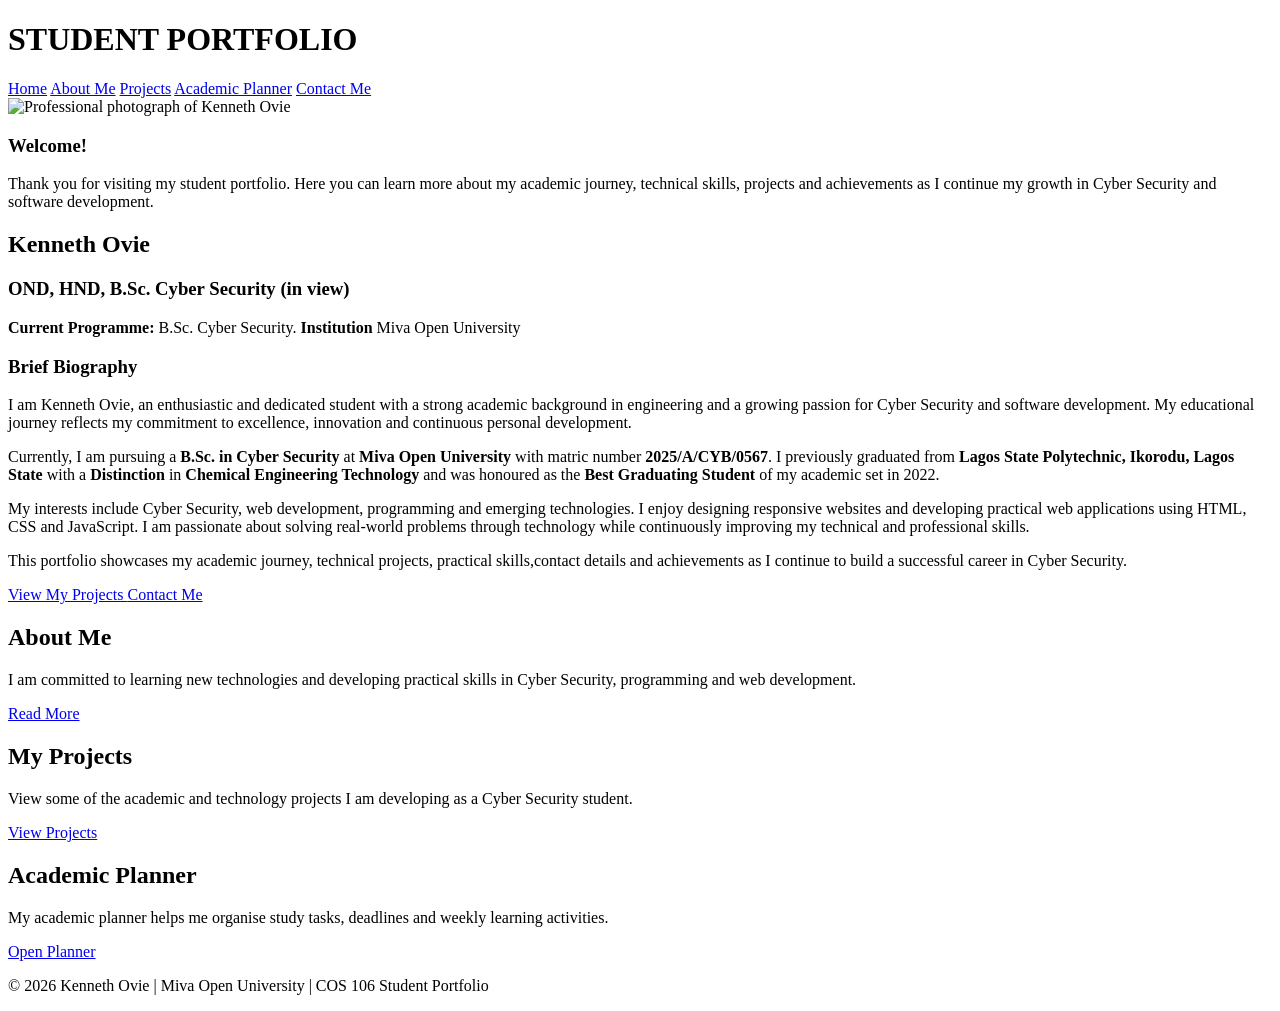
==== index.html @ 1d9e3b12 "Add files via upload" ====
<!DOCTYPE html>
<html>

<head>
    <title>My Student Portfolio</title>
    <link rel="stylesheet" href="css/style.css">
</head>

<body>

    <header>

        <h1>STUDENT PORTFOLIO</h1>

        <nav>
            <a href="index.html">Home</a>
            <a href="about.html">About Me</a>
            <a href="projects.html">Projects</a>
            <a href="planner.html">Academic Planner</a>
            <a href="contact.html">Contact Me</a>
        </nav>

    </header>

    <main>

        <section class="home-section">

            <div class="home-image">

                <img src="assets/kenneth-ovie.jpg"
                     alt="Professional photograph of Kenneth Ovie">

                     <div class="welcome-message">
    <h3>Welcome!</h3>
    <p>
        Thank you for visiting my student portfolio. Here you can learn more about my academic journey, technical skills, projects and achievements as I continue my growth in Cyber Security and software development.
    </p>
</div>

            </div>

            <div class="home-content">

                <h2>Kenneth Ovie</h2>

                <h3>OND, HND, B.Sc. Cyber Security (in view)</h3>

                <p><strong>Current Programme:</strong> B.Sc. Cyber Security. <strong>Institution</strong> Miva Open University</p>

                <h3>Brief Biography</h3>

               <p>
I am Kenneth Ovie, an enthusiastic and dedicated student with a strong academic background in engineering and a growing passion for Cyber Security and software development. My educational journey reflects my commitment to excellence, innovation and continuous personal development.
</p>

<p>
Currently, I am pursuing a <strong>B.Sc. in Cyber Security</strong> at <strong>Miva Open University</strong> with matric number <strong>2025/A/CYB/0567</strong>. I previously graduated from <strong>Lagos State Polytechnic, Ikorodu, Lagos State</strong> with a <strong>Distinction</strong> in <strong>Chemical Engineering Technology</strong> and was honoured as the <strong>Best Graduating Student</strong> of my academic set in 2022.
</p>

<p>
My interests include Cyber Security, web development, programming and emerging technologies. I enjoy designing responsive websites and developing practical web applications using HTML, CSS and JavaScript. I am passionate about solving real-world problems through technology while continuously improving my technical and professional skills.
</p>

<p>
This portfolio showcases my academic journey, technical projects, practical skills,contact details and achievements as I continue to build a successful career in Cyber Security.
</p>
                

                <a class="main-button" href="projects.html">
                    View My Projects
                </a>

                <a class="main-button" href="contact.html">
                    Contact Me
                </a>

            </div>

        </section>

        <section class="information-section">

            <div class="info-card">

                <h2>About Me</h2>

                <p>
                    I am committed to learning new technologies and
                    developing practical skills in Cyber Security,
                    programming and web development.
                </p>

                <a href="about.html">Read More</a>

            </div>

            <div class="info-card">

                <h2>My Projects</h2>

                <p>
                    View some of the academic and technology projects
                    I am developing as a Cyber Security student.
                </p>

                <a href="projects.html">View Projects</a>

            </div>

            <div class="info-card">

                <h2>Academic Planner</h2>

                <p>
                    My academic planner helps me organise study tasks,
                    deadlines and weekly learning activities.
                </p>

                <a href="planner.html">Open Planner</a>

            </div>

        </section>

    </main>

    <footer>

        <p>
            &copy; 2026 Kenneth Ovie |
            Miva Open University |
            COS 106 Student Portfolio
        </p>

    </footer>

</body>

</html>
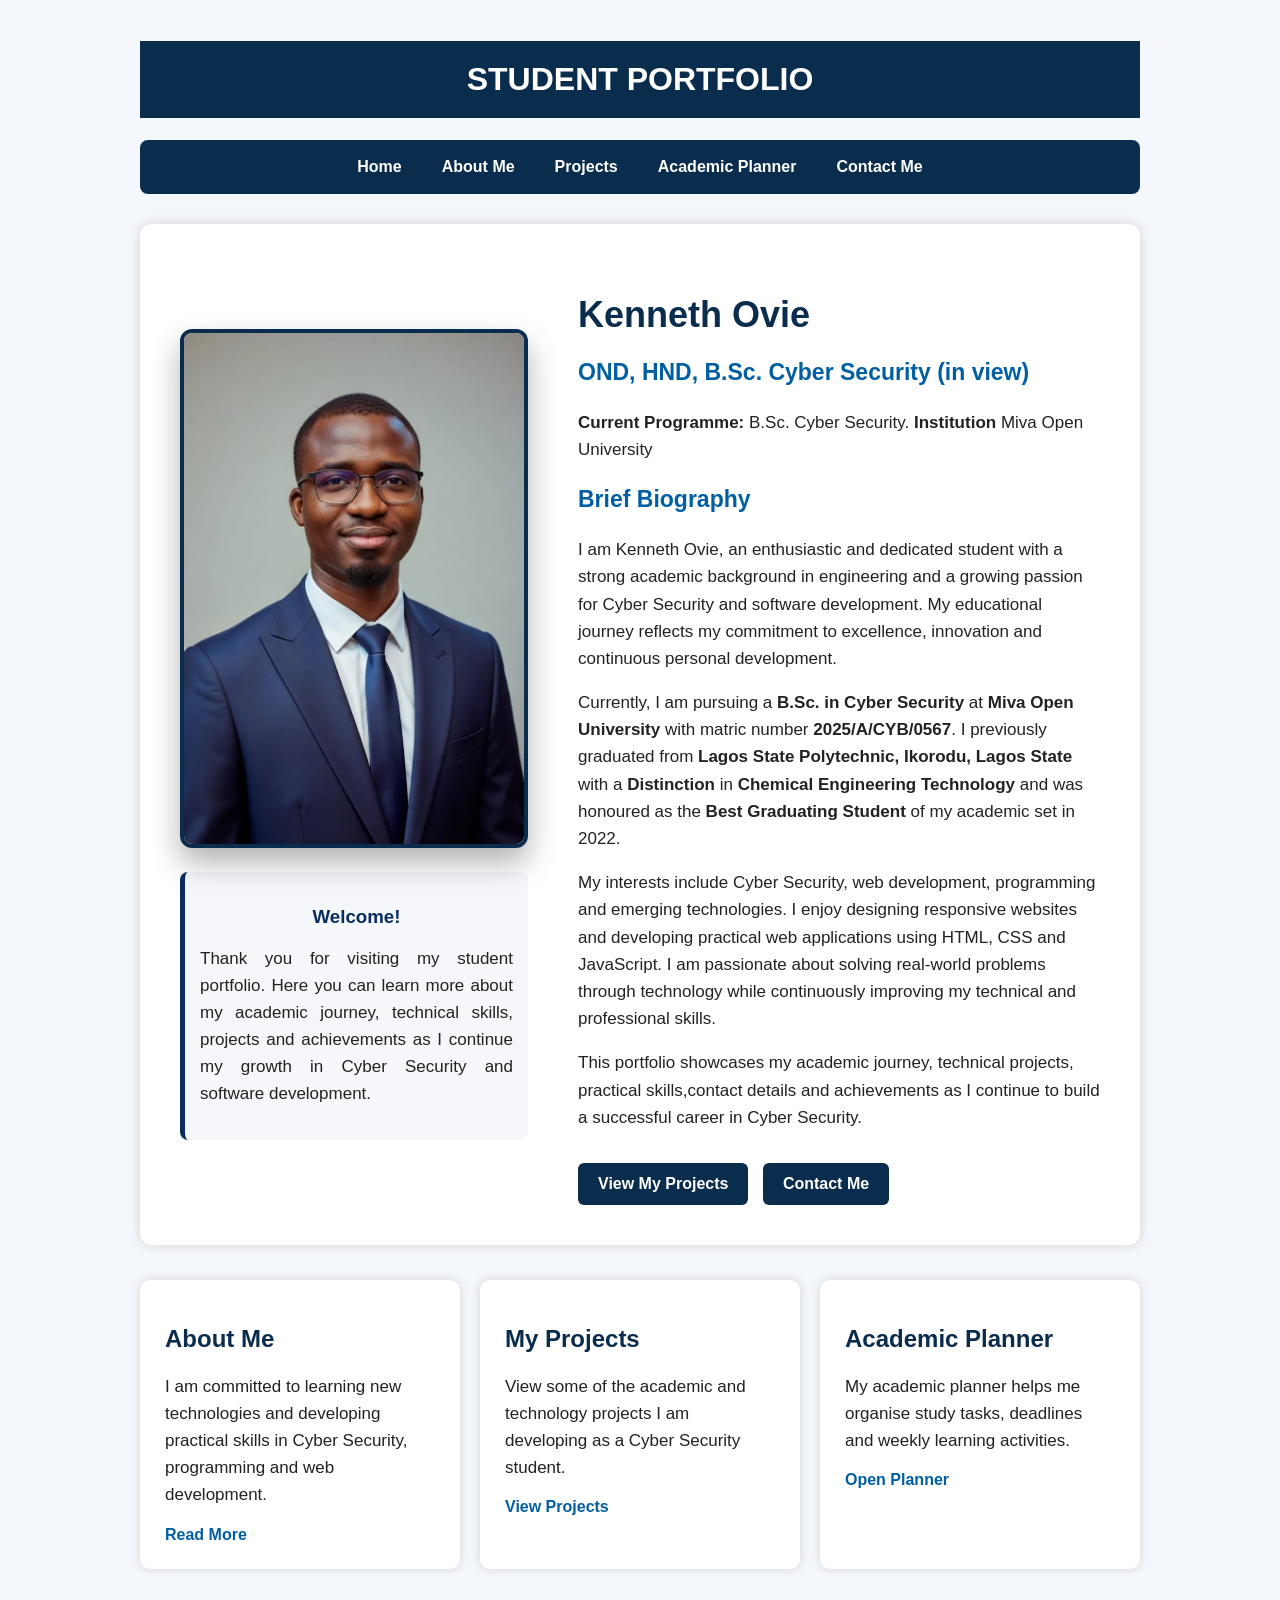
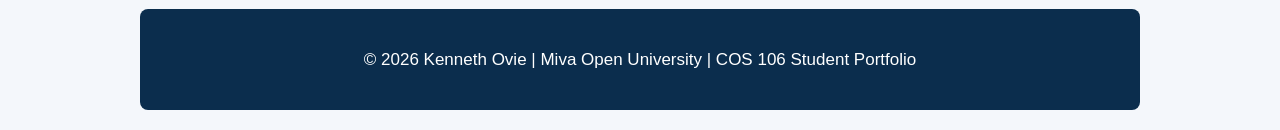
==== commit 0a1cc8ee: "Add files via upload" ====
--- a/index.html
+++ b/index.html
@@ -3,7 +3,7 @@
 
 <head>
     <title>My Student Portfolio</title>
-    <link rel="stylesheet" href="css/style.css">
+    <link rel="stylesheet" href="style.css">
 </head>
 
 <body>
@@ -28,7 +28,7 @@
 
             <div class="home-image">
 
-                <img src="assets/kenneth-ovie.jpg"
+                <img src="kenneth-ovie.jpg"
                      alt="Professional photograph of Kenneth Ovie">
 
                      <div class="welcome-message">
--- a/style.css
+++ b/style.css
@@ -0,0 +1,466 @@
+html{
+    scroll-behavior:smooth;
+}
+body {
+    background-color: #f4f7fb;
+    font-family: Arial, sans-serif;
+    color: #222222;
+    margin: 0;
+    padding: 20px;
+    max-width: 1000px;
+    margin-left: auto;
+    margin-right: auto;
+
+}
+
+h1 {
+    background-color: #0b2d4d;
+    color: white;
+    padding: 20px;
+    text-align: center;
+}
+
+h2 {
+    color: #0b2d4d;
+}
+
+p {
+    font-size: 17px;
+    line-height: 1.6;
+}
+
+a {
+    color: #005fa3;
+    font-weight: bold;
+    text-decoration: none;
+}
+
+a:hover {
+    color: #d97706;
+}
+
+img {
+    width: 250px;
+    border-radius: 15px;
+    border: 4px solid #0b2d4d;
+}
+
+table {
+    width: 80%;
+    border-collapse: collapse;
+    background-color: white;
+}
+
+th {
+    background-color: #0b2d4d;
+    color: white;
+    padding: 12px;
+}
+
+td {
+    padding: 12px;
+}
+
+ul,
+ol {
+    font-size: 17px;
+    line-height: 1.8;
+}
+
+form {
+    background-color: white;
+    padding: 20px;
+    width: 60%;
+    border-radius: 10px;
+    box-shadow: 0 0 10px lightgray;
+}
+
+input,
+textarea {
+    width: 90%;
+    padding: 10px;
+    margin-top: 5px;
+    border: 1px solid gray;
+    border-radius: 5px;
+}
+
+button {
+    background-color: #0b2d4d;
+    color: white;
+    padding: 10px 18px;
+    border: none;
+    border-radius: 5px;
+    cursor: pointer;
+}
+
+button:hover {
+    background-color: #005fa3;
+}
+
+hr {
+    border: 1px solid #d6dce2;
+    margin-top: 25px;
+    margin-bottom: 25px;
+}
+
+@media screen and (max-width: 700px) {
+
+    body {
+        padding: 10px;
+    }
+
+    table {
+        width: 100%;
+    }
+
+    form {
+        width: 90%;
+    }
+
+    img {
+        width: 200px;
+    }
+
+    h1 {
+        font-size: 28px;
+    }
+}
+header {
+    width: 100%;
+}
+
+nav{
+    background:#0b2d4d;
+    display:flex;
+    justify-content:center;
+    align-items:center;
+    gap:40px;
+    padding:18px;
+    margin-bottom:30px;
+    border-radius:8px;
+}
+
+nav a{
+    color:white;
+    text-decoration:none;
+    font-weight:bold;
+    transition:0.3s;
+}
+
+nav a:hover{
+    color:#66b3ff;
+    transform:translateY(-2px);
+}
+
+.home-section {
+    display: flex;
+    align-items: center;
+    gap: 50px;
+    background-color: white;
+    padding: 40px;
+    border-radius: 12px;
+    box-shadow: 0 0 12px lightgray;
+}
+
+.home-image {
+    width: 40%;
+    text-align: center;
+}
+
+.home-image img{
+    width:100%;
+    max-width:340px;
+    border-radius:12px;
+    box-shadow:0 15px 30px rgba(0,0,0,.3);
+}
+
+.home-content {
+    width: 60%;
+}
+
+.home-content h2 {
+    font-size: 36px;
+    margin-bottom: 5px;
+}
+
+.home-content h3 {
+    color: #005fa3;
+    font-size: 23px;
+}
+
+.main-button {
+    background-color: #0b2d4d;
+    color: white;
+    padding: 12px 20px;
+    margin-right: 10px;
+    margin-top: 15px;
+    display: inline-block;
+    border-radius: 6px;
+}
+
+.main-button:hover {
+    background-color: #005fa3;
+    color: white;
+}
+
+.information-section {
+    display: flex;
+    gap: 20px;
+    margin-top: 35px;
+}
+
+.info-card {
+    width: 33.33%;
+    background-color: white;
+    padding: 25px;
+    border-radius: 10px;
+    box-shadow: 0 0 10px lightgray;
+    transition: transform 0.3s;
+}
+
+.info-card:hover{
+    transform:translateY(-10px);
+    box-shadow:0 15px 25px rgba(0,0,0,.25);
+}
+
+footer {
+    background-color: #0b2d4d;
+    color: white;
+    text-align: center;
+    padding: 20px;
+    margin-top: 40px;
+    border-radius: 8px;
+}
+
+@media screen and (max-width: 700px) {
+
+    .home-section {
+        display: block;
+    }
+
+    .home-image,
+    .home-content {
+        width: 100%;
+    }
+
+    .home-content {
+        margin-top: 25px;
+    }
+
+    .information-section {
+        display: block;
+    }
+
+    .info-card {
+        width: auto;
+        margin-bottom: 20px;
+    }
+
+    nav a {
+        display: block;
+        margin: 5px;
+    }
+}.result-form-section,
+.result-table-section {
+    background-color: white;
+    padding: 30px;
+    margin-bottom: 30px;
+    border-radius: 12px;
+    box-shadow: 0 0 12px lightgray;
+}
+
+.result-form-section form {
+    width: auto;
+    max-width: 650px;
+    margin-left: auto;
+    margin-right: auto;
+}
+
+.result-form-section h2,
+.result-form-section h3 {
+    text-align: center;
+}
+
+.result-form-section input {
+    width: 95%;
+}
+
+.table-container {
+    overflow-x: auto;
+}
+
+.result-table-section table {
+    width: 100%;
+    min-width: 1100px;
+}
+
+.result-table-section th,
+.result-table-section td {
+    border: 1px solid #dddddd;
+    text-align: center;
+    padding: 10px;
+}
+
+.result-table-section button {
+    background-color: darkred;
+}
+
+#resultError {
+    text-align: center;
+    font-weight: bold;
+    font-size: 17px;
+}.project-introduction {
+    background-color: white;
+    text-align: center;
+    padding: 30px;
+    margin-bottom: 30px;
+    border-radius: 12px;
+    box-shadow: 0 0 12px lightgray;
+}
+
+.project-section {
+    display: flex;
+    gap: 25px;
+    align-items: stretch;
+}
+
+.project-card {
+    width: 33.33%;
+    background-color: white;
+    padding: 25px;
+    border-radius: 12px;
+    box-shadow: 0 0 12px lightgray;
+    transition: transform 0.3s, box-shadow 0.3s;
+}
+
+.project-card:hover {
+    transform: translateY(-10px);
+    box-shadow: 0 15px 25px rgba(0, 0, 0, 0.25);
+}
+
+.project-placeholder {
+    height: 180px;
+    background: linear-gradient(135deg, #0b2d4d, #1769aa);
+    color: white;
+    border-radius: 10px;
+    display: flex;
+    justify-content: center;
+    align-items: center;
+    text-align: center;
+    padding: 15px;
+    margin-bottom: 20px;
+}
+
+.project-placeholder h3 {
+    font-size: 25px;
+}
+
+.project-card h2 {
+    min-height: 65px;
+}
+
+.project-card ul {
+    padding-left: 22px;
+}
+
+.project-card .main-button {
+    margin-top: 15px;
+}
+
+@media screen and (max-width: 700px) {
+
+    .project-section {
+        display: block;
+    }
+
+    .project-card {
+        width: auto;
+        margin-bottom: 25px;
+    }
+}.project-introduction {
+    background-color: white;
+    text-align: center;
+    padding: 30px;
+    margin-bottom: 30px;
+    border-radius: 12px;
+    box-shadow: 0 0 12px lightgray;
+}
+
+.project-section {
+    display: flex;
+    gap: 25px;
+    align-items: stretch;
+}
+
+.project-card {
+    width: 33.33%;
+    background-color: white;
+    padding: 25px;
+    border-radius: 12px;
+    box-shadow: 0 0 12px lightgray;
+    transition: transform 0.3s, box-shadow 0.3s;
+}
+
+.project-card:hover {
+    transform: translateY(-10px);
+    box-shadow: 0 15px 25px rgba(0, 0, 0, 0.25);
+}
+
+.project-placeholder {
+    height: 180px;
+    background: linear-gradient(135deg, #0b2d4d, #1769aa);
+    color: white;
+    border-radius: 10px;
+    display: flex;
+    justify-content: center;
+    align-items: center;
+    text-align: center;
+    padding: 15px;
+    margin-bottom: 20px;
+}
+
+.project-placeholder h3 {
+    font-size: 25px;
+}
+
+.project-card h2 {
+    min-height: 65px;
+}
+
+.project-card ul {
+    padding-left: 22px;
+}
+
+.project-card .main-button {
+    margin-top: 15px;
+}
+
+@media screen and (max-width: 700px) {
+
+    .project-section {
+        display: block;
+    }
+
+    .project-card {
+        width: auto;
+        margin-bottom: 25px;
+    }
+}
+
+.welcome-message{
+    margin-top:20px;
+    padding:15px;
+    background:#f5f7fa;
+    border-left:5px solid #0b2c5f;
+    border-radius:8px;
+}
+
+.welcome-message h3{
+    color:#0b2c5f;
+    margin-bottom:10px;
+}
+
+.welcome-message p{
+    line-height:1.6;
+    text-align:justify;
+}
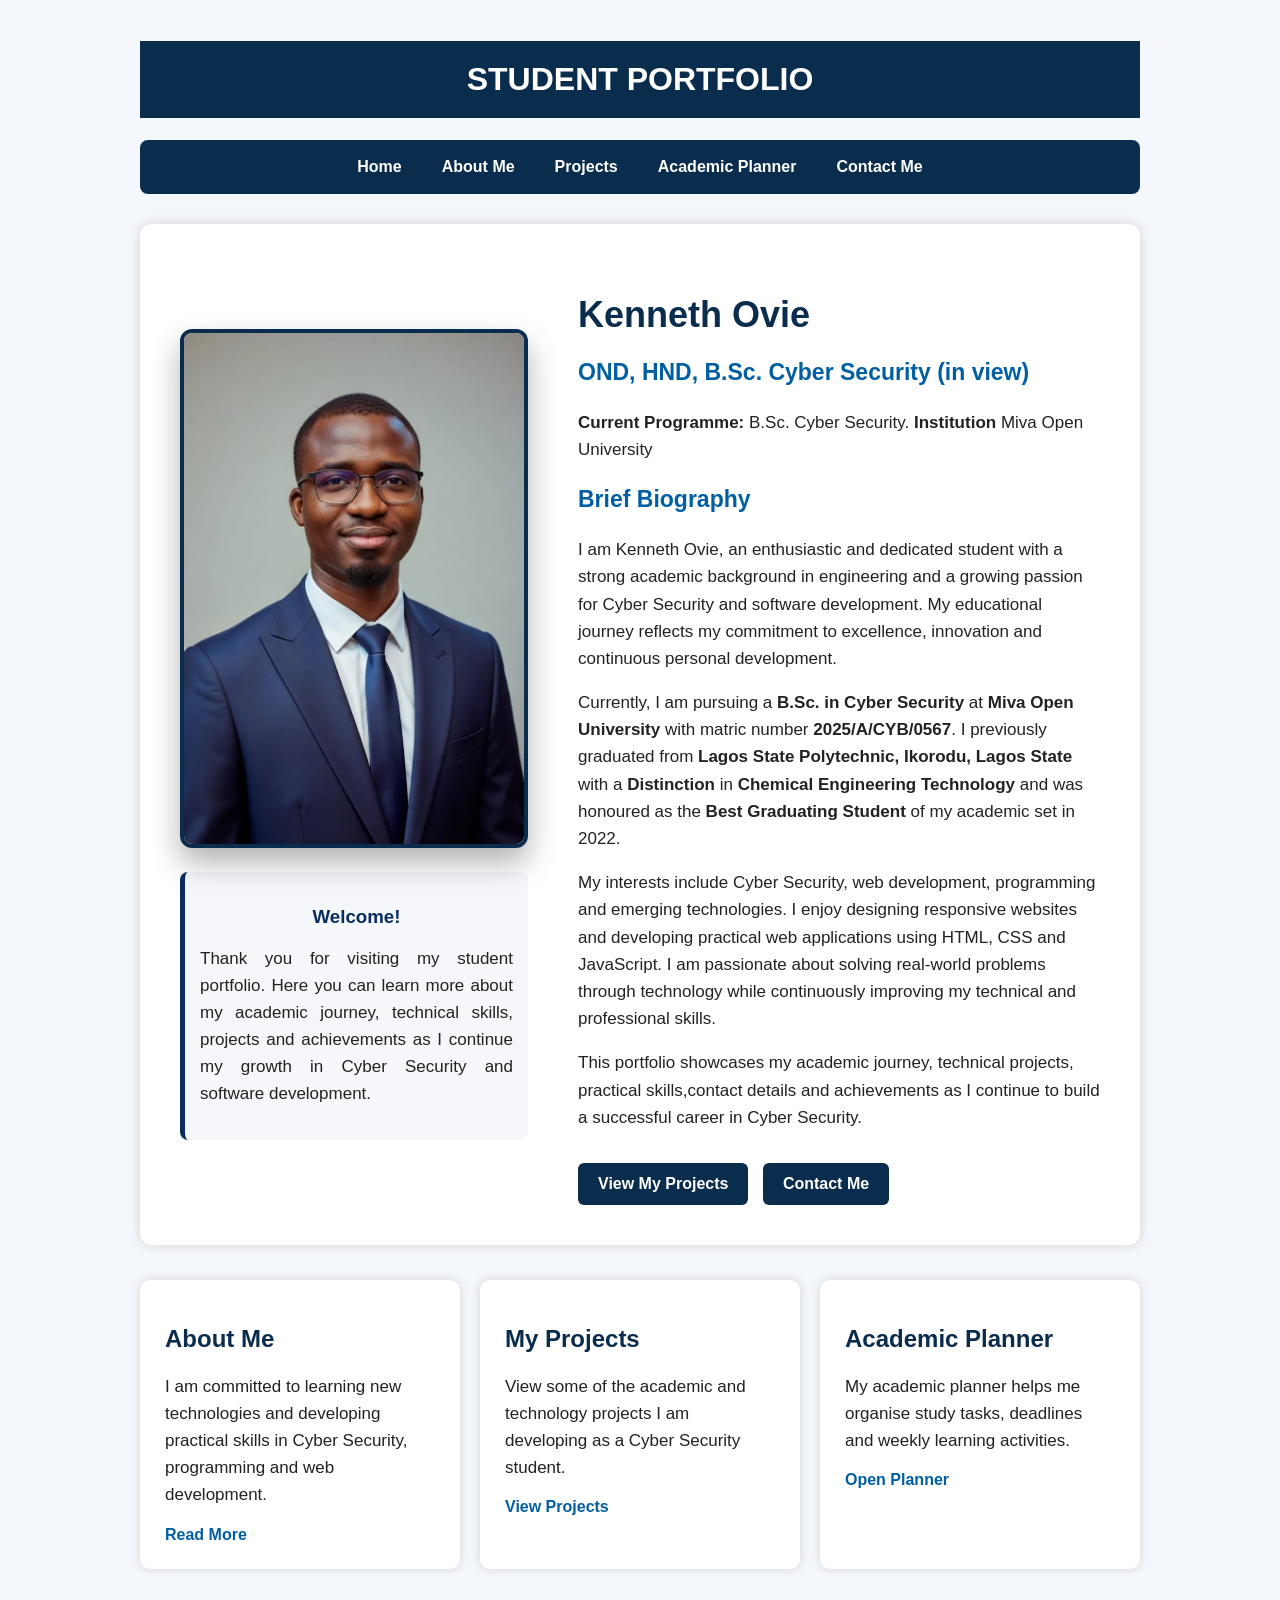
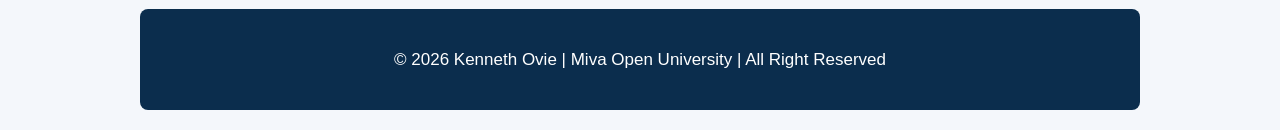
==== commit 2cc0befc: "Add files via upload" ====
--- a/index.html
+++ b/index.html
@@ -130,7 +130,7 @@
         <p>
             &copy; 2026 Kenneth Ovie |
             Miva Open University |
-            COS 106 Student Portfolio
+            All Right Reserved
         </p>
 
     </footer>
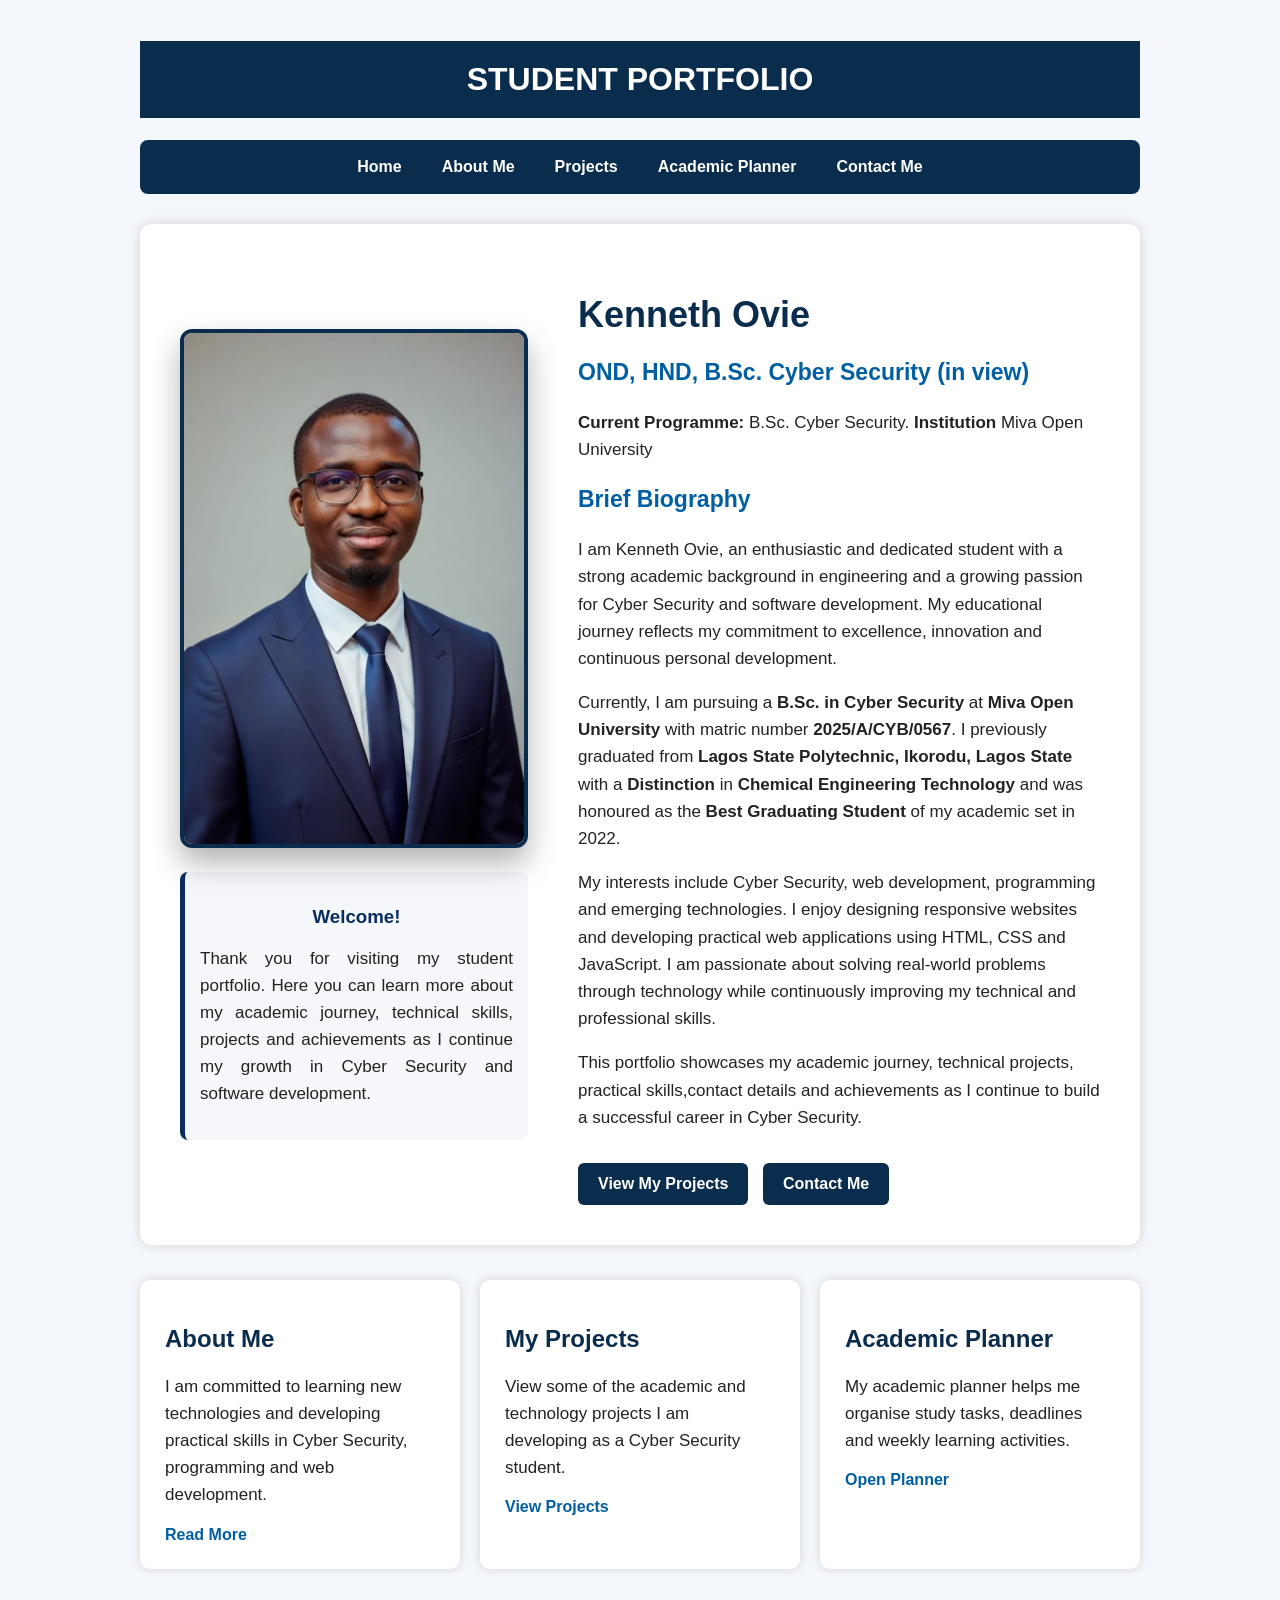
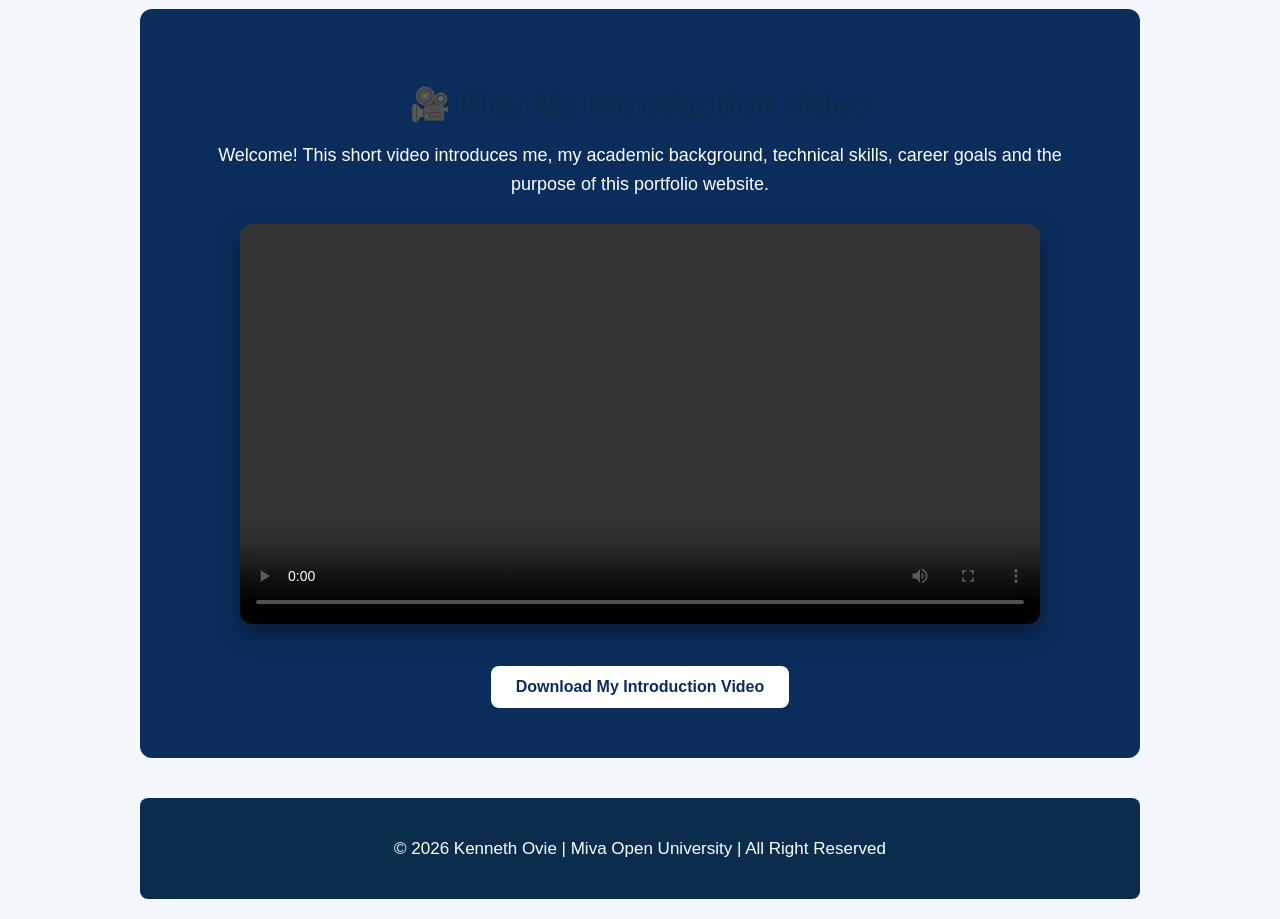
==== commit ede07054: "Add files via upload" ====
--- a/index.html
+++ b/index.html
@@ -123,9 +123,38 @@
 
         </section>
 
-    </main>
+</section>
 
-    <footer>
+<section class="video-section">
+    <div class="video-content">
+
+        <h2>🎥 Play My Introduction Video</h2>
+
+        <p>
+            Welcome! This short video introduces me, my academic background,
+            technical skills, career goals and the purpose of this portfolio website.
+        </p>
+
+        <video class="portfolio-video" controls>
+            <source src="assets/portfolio-introduction.mp4" type="video/mp4">
+            Your browser does not support HTML5 video.
+        </video>
+
+        <br><br>
+
+        <a href="assets/portfolio-introduction.mp4"
+           download
+           class="video-download-button">
+            Download My Introduction Video
+        </a>
+
+    </div>
+</section>
+
+</main>
+
+<footer>
+
 
         <p>
             &copy; 2026 Kenneth Ovie |
--- a/style.css
+++ b/style.css
@@ -463,4 +463,53 @@
 .welcome-message p{
     line-height:1.6;
     text-align:justify;
+}/* ===========================
+   INTRODUCTION VIDEO
+=========================== */
+
+.video-section{
+    background:#0b2d5c;
+    color:white;
+    text-align:center;
+    padding:50px 20px;
+    border-radius:12px;
+    margin:40px auto;
+}
+
+.video-content{
+    max-width:900px;
+    margin:auto;
+}
+
+.video-content h2{
+    font-size:32px;
+    margin-bottom:15px;
+}
+
+.video-content p{
+    font-size:18px;
+    margin-bottom:25px;
+    line-height:1.6;
+}
+
+.portfolio-video{
+    width:100%;
+    max-width:800px;
+    border-radius:12px;
+    box-shadow:0 10px 25px rgba(0,0,0,.4);
+}
+
+.video-download-button{
+    display:inline-block;
+    margin-top:20px;
+    background:#ffffff;
+    color:#0b2d5c;
+    padding:12px 25px;
+    text-decoration:none;
+    border-radius:8px;
+    font-weight:bold;
+}
+
+.video-download-button:hover{
+    background:#dbe9ff;
 }
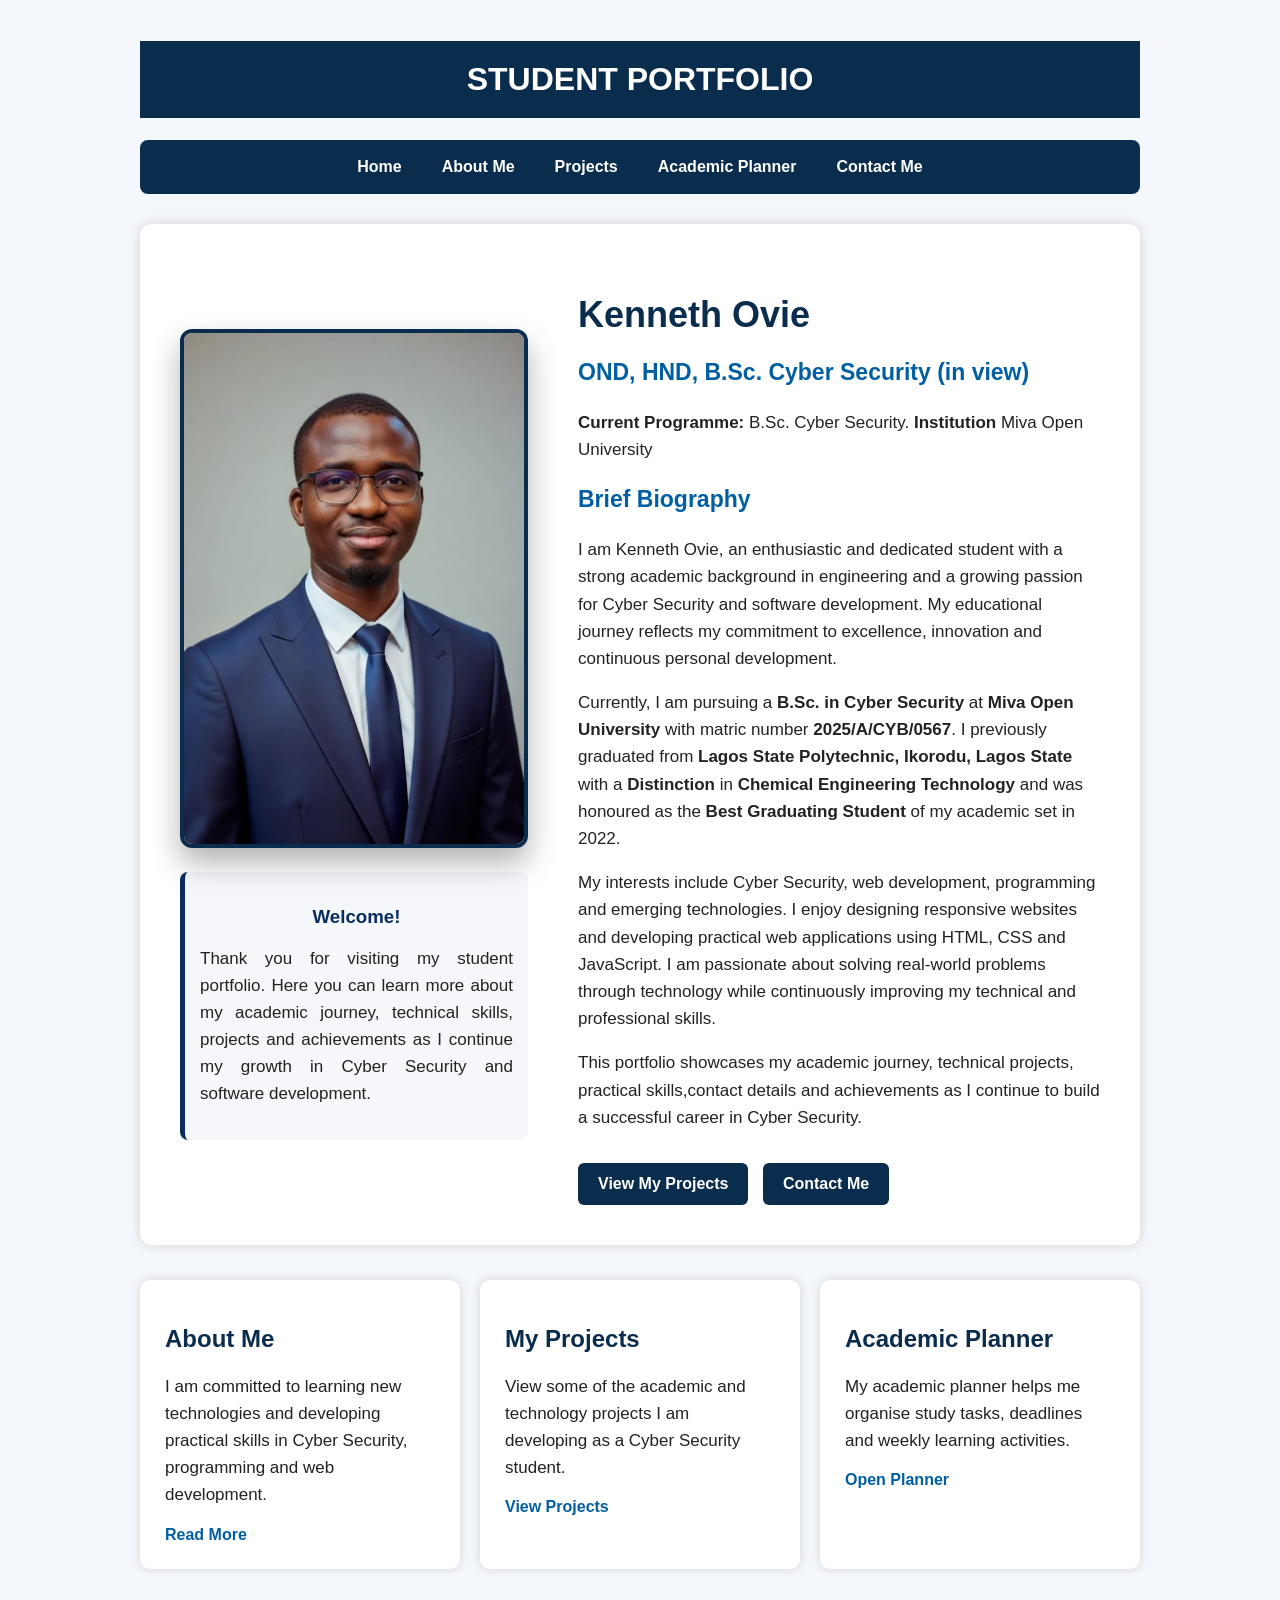
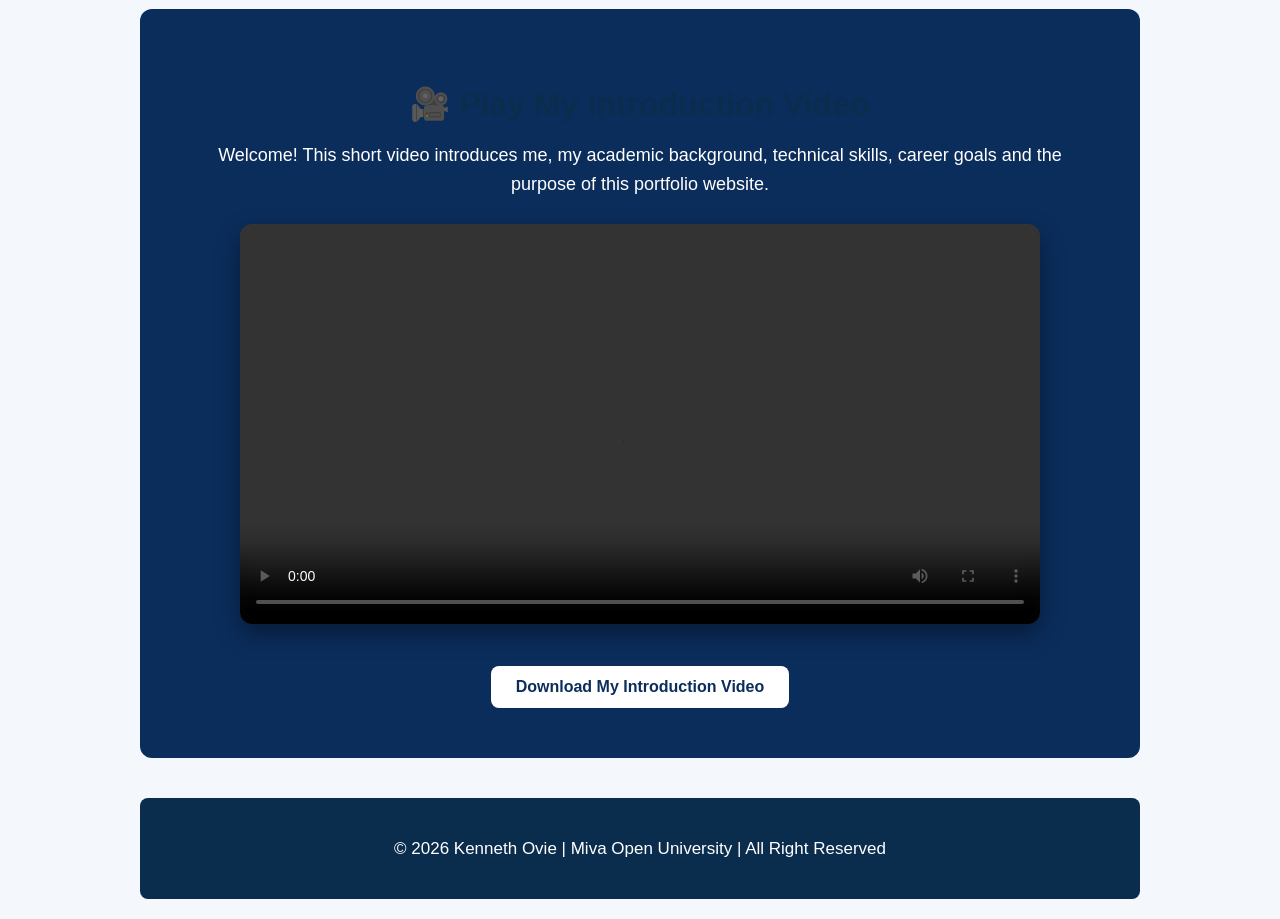
==== commit 516f3348: "Add files via upload" ====
--- a/index.html
+++ b/index.html
@@ -136,13 +136,13 @@
         </p>
 
         <video class="portfolio-video" controls>
-            <source src="assets/portfolio-introduction.mp4" type="video/mp4">
+            <source src="portfolio-introduction.mp4" type="video/mp4">
             Your browser does not support HTML5 video.
         </video>
 
         <br><br>
 
-        <a href="assets/portfolio-introduction.mp4"
+        <a href="portfolio-introduction.mp4"
            download
            class="video-download-button">
             Download My Introduction Video
